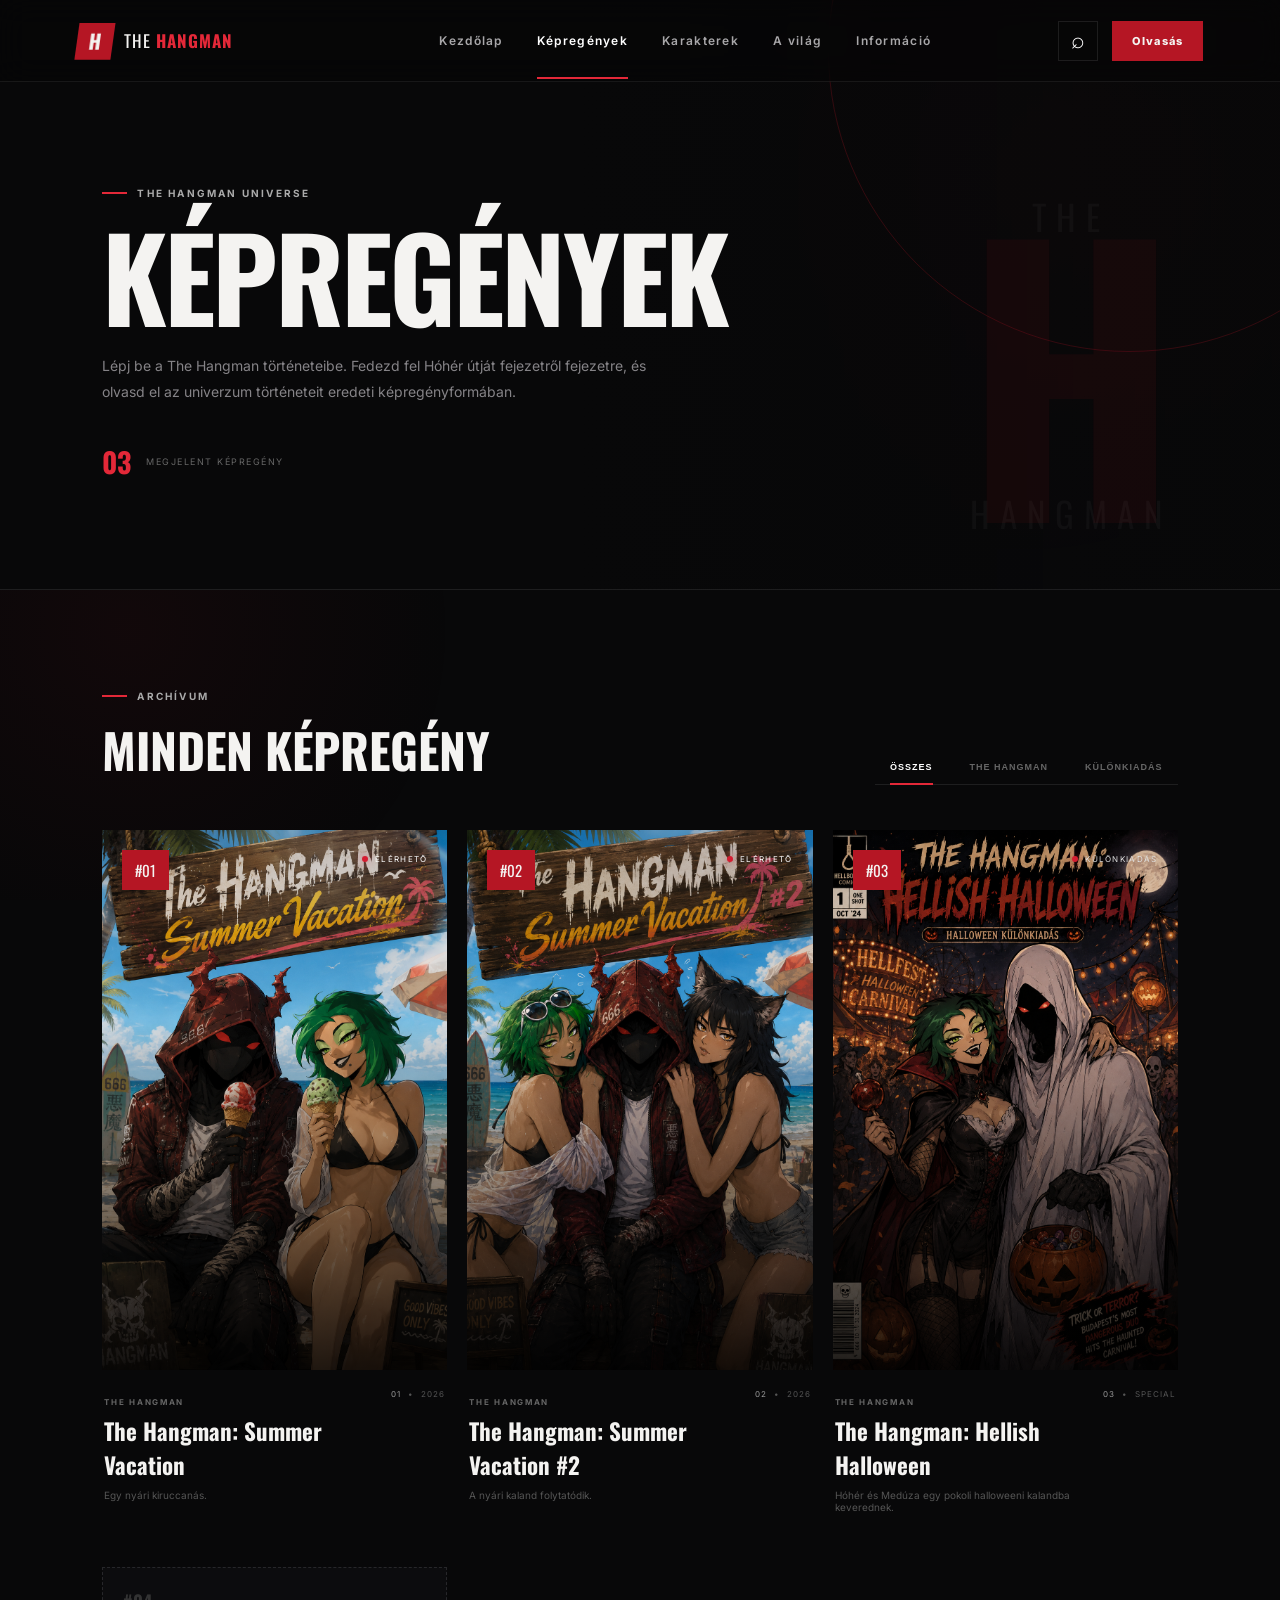
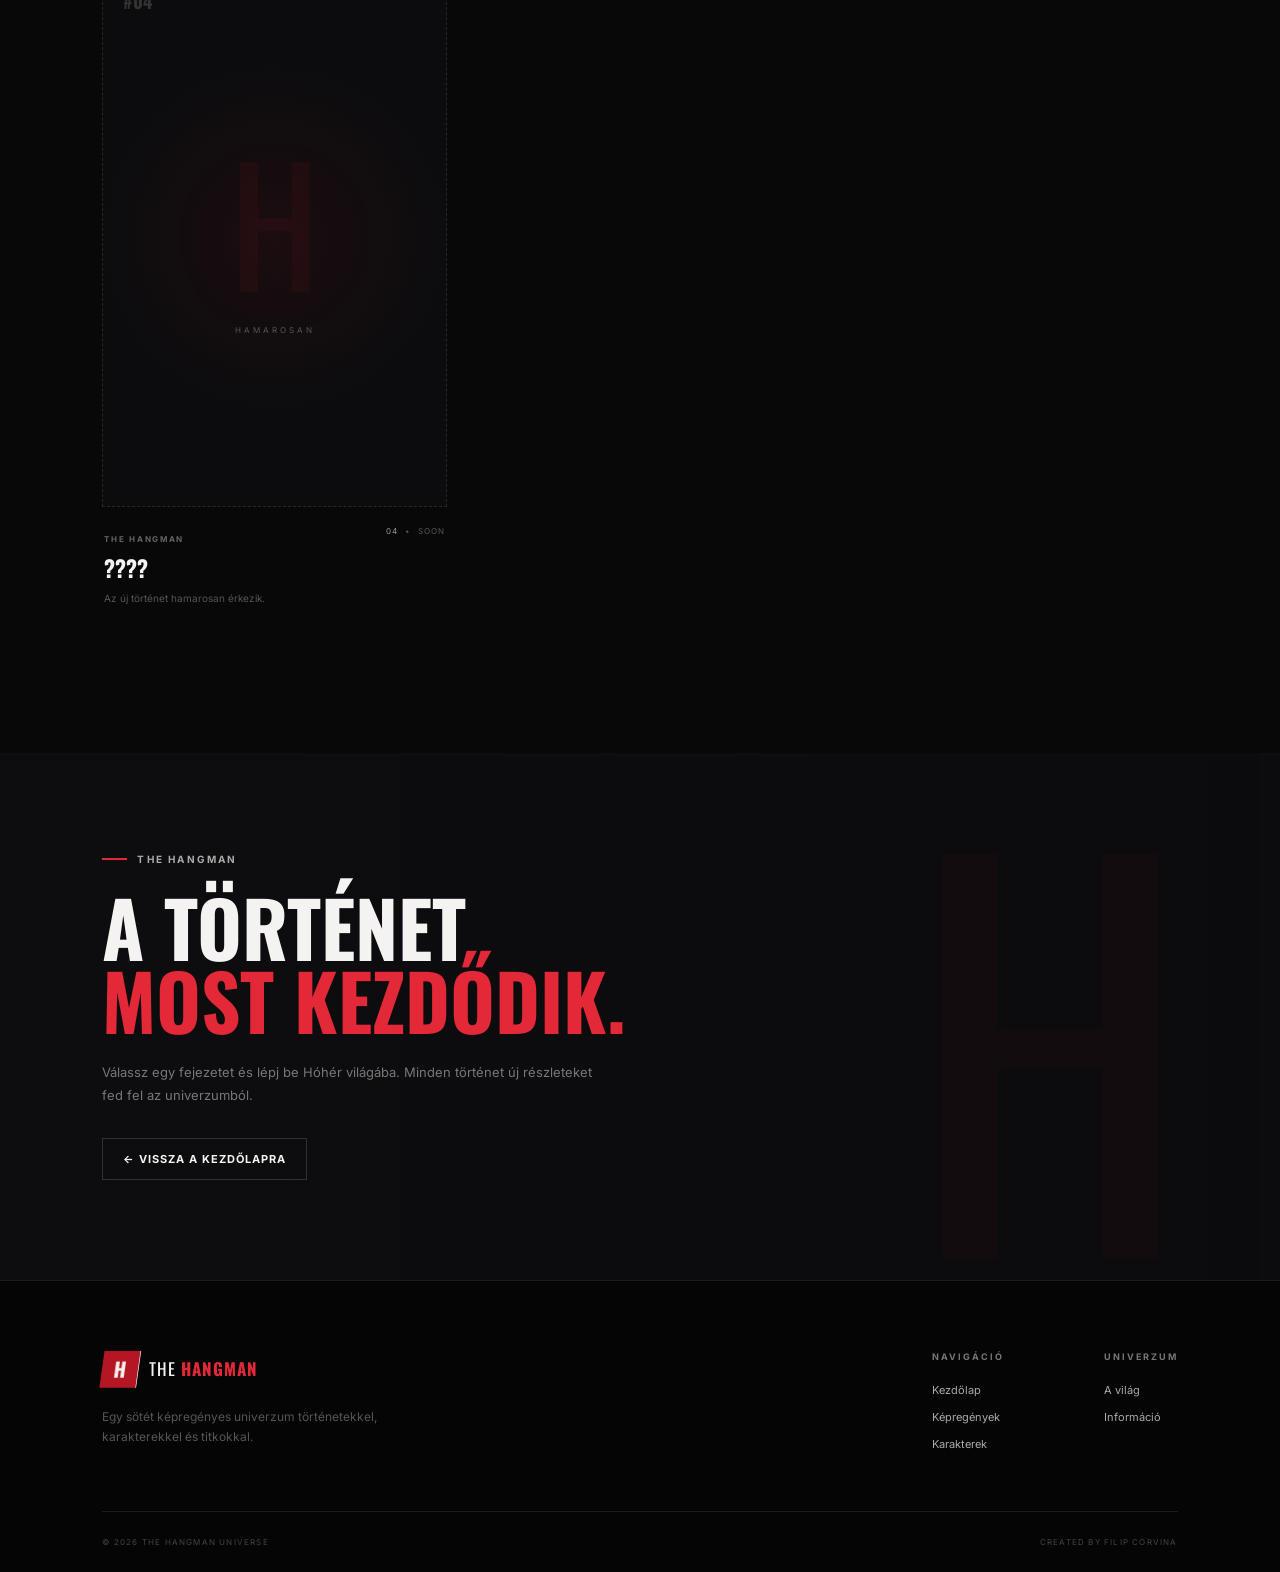
==== kepregenyek.html @ f6c40717 "the hangman" ====
<!DOCTYPE html>
<html lang="hu">
<head>
<meta charset="UTF-8">
<meta name="viewport" content="width=device-width, initial-scale=1.0">
<title>Képregények | The Hangman</title>
<link rel="stylesheet" href="styles.css">
<link rel="preconnect" href="https://fonts.googleapis.com">
<link rel="preconnect" href="https://fonts.gstatic.com" crossorigin>
<link href="https://fonts.googleapis.com/css2?family=Inter:wght@400;500;600;700;800&family=Oswald:wght@400;500;600;700&display=swap" rel="stylesheet">
</head>
<body>

<div class="page-background"></div>

<header class="navbar">
    <a href="index.html" class="logo">
        <span class="logo-mark">H</span>
        <span class="logo-text">THE <strong>HANGMAN</strong></span>
    </a>

    <nav class="nav-links">
        <a href="index.html">Kezdőlap</a>
        <a href="kepregenyek.html" class="active">Képregények</a>
        <a href="karakterek.html">Karakterek</a>
        <a href="index.html#vilag">A világ</a>
        <a href="index.html#rolunk">Információ</a>
    </nav>

    <div class="nav-right">
        <button class="search-button" onclick="openSearch()">
            <span>⌕</span>
        </button>
        <a href="kepregenyek.html" class="nav-button">Olvasás</a>
    </div>
</header>


<main>

<section class="comics-hero">

    <div class="comics-hero-content">

        <div class="section-label">
            <span></span>
            THE HANGMAN UNIVERSE
        </div>

        <h1>
            KÉPREGÉNYEK
        </h1>

        <p>
            Lépj be a The Hangman történeteibe. Fedezd fel Hóhér
            útját fejezetről fejezetre, és olvasd el az univerzum
            történeteit eredeti képregényformában.
        </p>

        <div class="comic-counter">
            <strong>03</strong>
            <span>MEGJELENT KÉPREGÉNY</span>
        </div>

    </div>

    <div class="comics-hero-decoration">
        <span>THE</span>
        <strong>H</strong>
        <span>HANGMAN</span>
    </div>

</section>


<section class="comics-section">

    <div class="comics-toolbar">

        <div>
            <div class="section-label">
                <span></span>
                ARCHÍVUM
            </div>

            <h2>MINDEN KÉPREGÉNY</h2>
        </div>

        <div class="comic-filter">

            <button class="filter active" data-filter="all">
                ÖSSZES
            </button>

            <button class="filter" data-filter="hangman">
                THE HANGMAN
            </button>

            <button class="filter" data-filter="special">
                KÜLÖNKIADÁS
            </button>

        </div>

    </div>


    <div class="comic-catalog">


        <a href="kepregeny.html?id=1"
           class="catalog-card"
           data-category="hangman">

            <div class="catalog-cover">

                <img src="kepek/summervacation.webp"
                     alt="The Hangman #01">

                <div class="cover-overlay"></div>

                <div class="issue-number">
                    #01
                </div>

                <div class="cover-status">
                    <span></span>
                    ELÉRHETŐ
                </div>

                <div class="read-overlay">
                    <div class="read-circle">
                        →
                    </div>
                    <span>OLVASÁS</span>
                </div>

            </div>

            <div class="catalog-info">

                <div>
                    <span class="catalog-series">
                        THE HANGMAN
                    </span>

                    <h3>
                        The Hangman: Summer Vacation
                    </h3>

                    <p>
                        Egy nyári kiruccanás.
                    </p>
                </div>

                <div class="catalog-meta">
                    <span>01</span>
                    <span>•</span>
                    <span>2026</span>
                </div>

            </div>

        </a>


        <a href="kepregeny.html?id=2"
           class="catalog-card"
           data-category="hangman">

            <div class="catalog-cover">

                <img src="kepek/summervacation2.webp"
                     alt="The Hangman #02">

                <div class="cover-overlay"></div>

                <div class="issue-number">
                    #02
                </div>

                <div class="cover-status">
                    <span></span>
                    ELÉRHETŐ
                </div>

                <div class="read-overlay">
                    <div class="read-circle">
                        →
                    </div>
                    <span>OLVASÁS</span>
                </div>

            </div>

            <div class="catalog-info">

                <div>
                    <span class="catalog-series">
                        THE HANGMAN
                    </span>

                    <h3>
                        The Hangman: Summer Vacation #2
                    </h3>

                    <p>
                        A nyári kaland folytatódik.
                    </p>
                </div>

                <div class="catalog-meta">
                    <span>02</span>
                    <span>•</span>
                    <span>2026</span>
                </div>

            </div>

        </a>


        <a href="kepregeny.html?id=3"
           class="catalog-card"
           data-category="special">

            <div class="catalog-cover">

                <img src="kepek/hellishcover.webp"
                     alt="The Hangman különkiadás">

                <div class="cover-overlay"></div>

                <div class="issue-number">
                    #03
                </div>

                <div class="cover-status special-status">
                    <span></span>
                    KÜLÖNKIADÁS
                </div>

                <div class="read-overlay">
                    <div class="read-circle">
                        →
                    </div>
                    <span>OLVASÁS</span>
                </div>

            </div>

            <div class="catalog-info">

                <div>
                    <span class="catalog-series">
                        THE HANGMAN
                    </span>

                    <h3>
                        The Hangman: Hellish Halloween
                    </h3>

                    <p>
                        Hóhér és Medúza egy pokoli halloweeni kalandba keverednek.
                    </p>
                </div>

                <div class="catalog-meta">
                    <span>03</span>
                    <span>•</span>
                    <span>SPECIAL</span>
                </div>

            </div>

        </a>


        <div class="catalog-card coming-soon">

            <div class="coming-cover">

                <div class="coming-symbol">
                    H
                </div>

                <span>HAMAROSAN</span>

                <strong>#04</strong>

            </div>

            <div class="catalog-info">

                <div>
                    <span class="catalog-series">
                        THE HANGMAN
                    </span>

                    <h3>
                        ????
                    </h3>

                    <p>
                        Az új történet hamarosan érkezik.
                    </p>
                </div>

                <div class="catalog-meta">
                    <span>04</span>
                    <span>•</span>
                    <span>SOON</span>
                </div>

            </div>

        </div>


    </div>

</section>


<section class="comic-bottom">

    <div class="comic-bottom-content">

        <div class="section-label">
            <span></span>
            THE HANGMAN
        </div>

        <h2>
            A TÖRTÉNET<br>
            <span>MOST KEZDŐDIK.</span>
        </h2>

        <p>
            Válassz egy fejezetet és lépj be Hóhér világába.
            Minden történet új részleteket fed fel az univerzumból.
        </p>

        <a href="index.html" class="secondary-button">
            ← VISSZA A KEZDŐLAPRA
        </a>

    </div>

</section>

</main>


<footer class="footer">

    <div class="footer-top">

        <div class="footer-brand">

            <div class="logo">
                <span class="logo-mark">H</span>
                <span class="logo-text">
                    THE <strong>HANGMAN</strong>
                </span>
            </div>

            <p>
                Egy sötét képregényes univerzum történetekkel,
                karakterekkel és titkokkal.
            </p>

        </div>

        <div class="footer-links">

            <div>
                <h4>NAVIGÁCIÓ</h4>
                <a href="index.html">Kezdőlap</a>
                <a href="kepregenyek.html">Képregények</a>
                <a href="karakterek.html">Karakterek</a>
            </div>

            <div>
                <h4>UNIVERZUM</h4>
                <a href="index.html#vilag">A világ</a>
                <a href="index.html#rolunk">Információ</a>
            </div>

        </div>

    </div>

    <div class="footer-bottom">
        <span>© 2026 THE HANGMAN UNIVERSE</span>
        <span>CREATED BY FILIP CORVINA</span>
    </div>

</footer>


<div class="search-overlay" id="searchOverlay">

    <button class="close-search" onclick="closeSearch()">
        ×
    </button>

    <div class="search-box">

        <span>⌕</span>

        <input
            type="text"
            id="searchInput"
            placeholder="Mit keresel?"
            onkeyup="searchSite()">

    </div>

    <div class="search-results" id="searchResults">
        <p>Kezdj el gépelni a kereséshez...</p>
    </div>

</div>


<script src="script.js"></script>


<script>

const filters = document.querySelectorAll(".filter");
const cards = document.querySelectorAll(".catalog-card[data-category]");

filters.forEach(filter => {

    filter.addEventListener("click", () => {

        filters.forEach(item => {
            item.classList.remove("active");
        });

        filter.classList.add("active");

        const category = filter.dataset.filter;

        cards.forEach(card => {

            if (category === "all" ||
                card.dataset.category === category) {

                card.style.display = "block";

                setTimeout(() => {
                    card.style.opacity = "1";
                    card.style.transform = "translateY(0)";
                }, 50);

            } else {

                card.style.opacity = "0";
                card.style.transform = "translateY(15px)";

                setTimeout(() => {
                    card.style.display = "none";
                }, 250);

            }

        });

    });

});

</script>

</body>
</html>
---- styles.css ----
* {
    margin: 0;
    padding: 0;
    box-sizing: border-box;
}

:root {
    --black: #080809;
    --dark: #101011;
    --dark2: #151517;
    --red: #b51624;
    --red-light: #e32838;
    --white: #f4f3f1;
    --gray: #969598;
    --border: rgba(255,255,255,0.09);
}

html {
    scroll-behavior: smooth;
}

body {
    background: var(--black);
    color: var(--white);
    font-family: "Inter", sans-serif;
    overflow-x: hidden;
}

a {
    color: inherit;
    text-decoration: none;
}

.page-background {
    position: fixed;
    inset: 0;
    background:
        radial-gradient(circle at 80% 20%, rgba(181,22,36,0.12), transparent 30%),
        radial-gradient(circle at 10% 70%, rgba(181,22,36,0.06), transparent 25%);
    pointer-events: none;
    z-index: -1;
}

.navbar {
    height: 82px;
    padding: 0 6%;
    display: flex;
    align-items: center;
    justify-content: space-between;
    position: absolute;
    top: 0;
    left: 0;
    right: 0;
    z-index: 20;
    border-bottom: 1px solid rgba(255,255,255,0.07);
    background: rgba(5,5,6,0.45);
    backdrop-filter: blur(15px);
}

.logo {
    display: flex;
    align-items: center;
    gap: 11px;
    font-family: "Oswald", sans-serif;
    letter-spacing: 1px;
}

.logo-mark {
    width: 36px;
    height: 36px;
    background: var(--red);
    display: flex;
    justify-content: center;
    align-items: center;
    font-size: 20px;
    font-weight: 700;
    transform: skew(-8deg);
}

.logo-text {
    font-size: 17px;
}

.logo-text strong {
    color: var(--red-light);
}

.nav-links {
    display: flex;
    gap: 34px;
    margin-left: 80px;
}

.nav-links a {
    color: #a8a7a9;
    font-size: 12px;
    font-weight: 600;
    letter-spacing: 1.3px;
    transition: 0.3s;
    position: relative;
}

.nav-links a:hover,
.nav-links a.active {
    color: white;
}

.nav-links a.active::after {
    content: "";
    position: absolute;
    left: 0;
    bottom: -31px;
    width: 100%;
    height: 2px;
    background: var(--red-light);
}

.nav-right {
    display: flex;
    align-items: center;
    gap: 14px;
}

.search-button {
    background: transparent;
    border: 1px solid var(--border);
    color: white;
    width: 40px;
    height: 40px;
    cursor: pointer;
    font-size: 23px;
}

.nav-button,
.primary-button {
    background: var(--red);
    padding: 13px 20px;
    font-size: 11px;
    font-weight: 800;
    letter-spacing: 1.2px;
    transition: 0.3s;
}

.nav-button:hover,
.primary-button:hover {
    background: var(--red-light);
    transform: translateY(-2px);
}

.hero {
    min-height: 850px;
    height: 100vh;
    max-height: 1000px;
    position: relative;
    display: flex;
    align-items: center;
    overflow: hidden;
    background:
        linear-gradient(90deg, #070708 0%, rgba(7,7,8,0.96) 30%, rgba(7,7,8,0.3) 75%, rgba(7,7,8,0.8) 100%),
        url("images/hangman-hero-bg.jpg") center/cover;
}

.hero-overlay {
    position: absolute;
    inset: 0;
    background: linear-gradient(0deg, var(--black) 0%, transparent 25%);
}

.hero-content {
    position: relative;
    z-index: 5;
    margin-left: 8%;
    width: 540px;
    padding-top: 70px;
}

.hero-tag,
.section-label {
    display: flex;
    align-items: center;
    gap: 10px;
    color: #aaa;
    font-size: 10px;
    font-weight: 700;
    letter-spacing: 2.2px;
}

.hero-tag span,
.section-label span {
    width: 25px;
    height: 2px;
    background: var(--red-light);
}

.hero h1 {
    font-family: "Oswald", sans-serif;
    font-size: clamp(80px, 10vw, 150px);
    line-height: 0.82;
    letter-spacing: -4px;
    margin: 28px 0;
}

.hero h1 span {
    color: var(--red-light);
}

.hero-description {
    color: #aaa9ab;
    max-width: 480px;
    line-height: 1.8;
    font-size: 14px;
}

.hero-buttons {
    display: flex;
    gap: 12px;
    margin-top: 32px;
}

.primary-button {
    display: inline-flex;
    gap: 12px;
    align-items: center;
}

.secondary-button {
    display: inline-flex;
    align-items: center;
    gap: 25px;
    border: 1px solid rgba(255,255,255,0.15);
    padding: 13px 20px;
    font-size: 11px;
    font-weight: 700;
    letter-spacing: 1px;
    transition: 0.3s;
}

.secondary-button:hover {
    border-color: var(--red);
    background: rgba(181,22,36,0.1);
}

.hero-info {
    display: flex;
    margin-top: 70px;
    gap: 45px;
}

.hero-info div {
    display: flex;
    flex-direction: column;
    gap: 4px;
}

.hero-info strong {
    font-family: "Oswald", sans-serif;
    font-size: 20px;
}

.hero-info span {
    color: #666;
    font-size: 8px;
    letter-spacing: 1.5px;
}

.hero-character {
    position: absolute;
    right: 2%;
    bottom: -4%;
    width: 58%;
    height: 94%;
    display: flex;
    justify-content: center;
    align-items: flex-end;
}

.hero-character img {
    height: 100%;
    max-width: 100%;
    object-fit: contain;
    object-position: bottom;
    position: relative;
    z-index: 2;
    filter: drop-shadow(0 0 50px rgba(0,0,0,0.8));
}

.character-glow {
    position: absolute;
    width: 500px;
    height: 500px;
    border-radius: 50%;
    background: rgba(181,22,36,0.18);
    filter: blur(100px);
}

.hero-scroll {
    position: absolute;
    bottom: 35px;
    left: 8%;
    display: flex;
    align-items: center;
    gap: 12px;
    color: #555;
    font-size: 8px;
    letter-spacing: 2px;
}

.hero-scroll span {
    width: 35px;
    height: 1px;
    background: #555;
}

.intro-section,
.featured-section,
.hangman-section,
.world-section {
    padding: 130px 8%;
}

.intro-grid {
    display: grid;
    grid-template-columns: 1fr 1fr;
    gap: 100px;
    margin-top: 45px;
}

.intro-title h2,
.hangman-content h2,
.world-header h2 {
    font-family: "Oswald", sans-serif;
    font-size: clamp(50px, 6vw, 85px);
    line-height: 0.95;
}

.intro-title span,
.hangman-content h2 span,
.world-header h2 span {
    color: var(--red-light);
}

.intro-text {
    max-width: 500px;
    padding-top: 5px;
}

.intro-text p {
    color: #8e8d90;
    line-height: 1.8;
    font-size: 14px;
    margin-bottom: 18px;
}

.text-link,
.view-all {
    display: inline-flex;
    gap: 20px;
    align-items: center;
    color: white;
    font-size: 10px;
    font-weight: 800;
    letter-spacing: 1.5px;
    margin-top: 20px;
}

.text-link span,
.view-all span {
    color: var(--red-light);
    font-size: 18px;
}

.section-heading {
    display: flex;
    justify-content: space-between;
    align-items: end;
    margin-bottom: 45px;
}

.section-heading h2 {
    font-family: "Oswald", sans-serif;
    font-size: 55px;
    margin-top: 10px;
}

.comic-grid {
    display: grid;
    grid-template-columns: 1.4fr 1fr 1fr;
    gap: 18px;
}

.comic-card {
    background: var(--dark2);
    transition: 0.4s;
}

.comic-card:hover {
    transform: translateY(-7px);
}

.comic-image {
    height: 420px;
    position: relative;
    overflow: hidden;
}

.comic-card.large .comic-image {
    height: 500px;
}

.comic-image img {
    width: 100%;
    height: 100%;
    object-fit: cover;
    transition: 0.5s;
}

.comic-card:hover .comic-image img {
    transform: scale(1.05);
}

.comic-number {
    position: absolute;
    top: 18px;
    left: 18px;
    background: var(--red);
    padding: 8px 12px;
    font-family: "Oswald", sans-serif;
    font-size: 14px;
}

.comic-hover {
    position: absolute;
    inset: 0;
    display: flex;
    justify-content: center;
    align-items: center;
    gap: 15px;
    background: rgba(120,0,10,0.6);
    opacity: 0;
    transition: 0.3s;
}

.comic-card:hover .comic-hover {
    opacity: 1;
}

.comic-hover span {
    font-size: 11px;
    font-weight: 800;
    letter-spacing: 2px;
}

.comic-hover strong {
    font-size: 24px;
}

.comic-info {
    padding: 20px;
    display: flex;
    justify-content: space-between;
    align-items: center;
}

.comic-info small {
    color: #666;
    font-size: 8px;
    letter-spacing: 1.5px;
}

.comic-info h3 {
    font-family: "Oswald", sans-serif;
    font-size: 20px;
    margin-top: 4px;
}

.arrow {
    color: var(--red-light);
    font-size: 22px;
}

.hangman-section {
    display: grid;
    grid-template-columns: 1fr 1fr;
    gap: 100px;
    align-items: center;
    background: #0d0d0f;
}

.hangman-image {
    height: 650px;
    position: relative;
    overflow: hidden;
}

.hangman-image img {
    width: 100%;
    height: 100%;
    object-fit: cover;
    filter: grayscale(100%);
    transition: 0.5s;
}

.hangman-image:hover img {
    filter: grayscale(30%);
    transform: scale(1.03);
}

.red-line {
    position: absolute;
    width: 5px;
    height: 130px;
    background: var(--red-light);
    left: 0;
    top: 50px;
    z-index: 2;
}

.hangman-content p {
    color: #8b898c;
    line-height: 1.9;
    max-width: 500px;
    margin: 30px 0;
    font-size: 14px;
}

.character-stats {
    display: flex;
    gap: 45px;
    border-top: 1px solid var(--border);
    border-bottom: 1px solid var(--border);
    padding: 25px 0;
    margin-bottom: 35px;
}

.stat {
    display: flex;
    flex-direction: column;
    gap: 5px;
}

.stat strong {
    font-family: "Oswald", sans-serif;
    font-size: 27px;
}

.stat span {
    color: #666;
    font-size: 8px;
    letter-spacing: 1.3px;
}

.world-section {
    background: #09090a;
}

.world-header {
    display: grid;
    grid-template-columns: 1fr 1fr;
    align-items: end;
    gap: 80px;
}

.world-header p {
    color: #777;
    font-size: 14px;
    line-height: 1.8;
    max-width: 480px;
}

.world-cards {
    display: grid;
    grid-template-columns: repeat(3, 1fr);
    gap: 18px;
    margin-top: 65px;
}

.world-card {
    min-height: 310px;
    background: #111113;
    border: 1px solid var(--border);
    padding: 30px;
    position: relative;
    overflow: hidden;
    transition: 0.4s;
}

.world-card:hover {
    border-color: rgba(227,40,56,0.5);
    transform: translateY(-6px);
}

.world-card-number {
    position: absolute;
    right: 25px;
    top: 22px;
    color: #333;
    font-family: "Oswald", sans-serif;
    font-size: 20px;
}

.world-card-icon {
    color: var(--red-light);
    font-size: 35px;
    margin-bottom: 60px;
}

.world-card h3 {
    font-family: "Oswald", sans-serif;
    font-size: 28px;
}

.world-card p {
    color: #666;
    font-size: 12px;
    line-height: 1.6;
    margin: 10px 0 25px;
}

.world-card > span {
    color: #aaa;
    font-size: 9px;
    font-weight: 800;
    letter-spacing: 1.5px;
}

.quote-section {
    min-height: 500px;
    padding: 120px 8%;
    display: flex;
    flex-direction: column;
    justify-content: center;
    align-items: center;
    text-align: center;
    background:
        linear-gradient(rgba(8,8,9,0.82), rgba(8,8,9,0.95)),
        url("images/hangman-quote-bg.jpg") center/cover;
}

.quote-mark {
    font-family: Georgia, serif;
    color: var(--red);
    font-size: 90px;
    height: 70px;
}

.quote-section blockquote {
    font-family: "Oswald", sans-serif;
    font-size: clamp(35px, 5vw, 65px);
    line-height: 1;
    margin: 20px 0;
}

.quote-line {
    width: 50px;
    height: 2px;
    background: var(--red-light);
    margin: 20px 0;
}

.quote-section > span {
    color: #666;
    font-size: 9px;
    letter-spacing: 2px;
}

.footer {
    background: #050506;
    padding: 70px 8% 25px;
    border-top: 1px solid var(--border);
}

.footer-top {
    display: flex;
    justify-content: space-between;
    padding-bottom: 60px;
}

.footer-brand {
    max-width: 320px;
}

.footer-brand p {
    color: #555;
    font-size: 12px;
    line-height: 1.7;
    margin-top: 20px;
}

.footer-links {
    display: flex;
    gap: 100px;
}

.footer-links div {
    display: flex;
    flex-direction: column;
    gap: 13px;
}

.footer-links h4 {
    color: #777;
    font-size: 9px;
    letter-spacing: 2px;
    margin-bottom: 8px;
}

.footer-links a {
    color: #aaa;
    font-size: 11px;
    transition: 0.3s;
}

.footer-links a:hover {
    color: var(--red-light);
}

.footer-bottom {
    padding-top: 25px;
    border-top: 1px solid var(--border);
    display: flex;
    justify-content: space-between;
    color: #444;
    font-size: 8px;
    letter-spacing: 1.2px;
}

.search-overlay {
    position: fixed;
    inset: 0;
    background: rgba(5,5,6,0.97);
    z-index: 100;
    display: none;
    padding: 150px 12%;
}

.search-overlay.active {
    display: block;
}

.close-search {
    position: absolute;
    right: 5%;
    top: 5%;
    background: none;
    border: 0;
    color: white;
    font-size: 40px;
    cursor: pointer;
}

.search-box {
    border-bottom: 2px solid #333;
    display: flex;
    align-items: center;
    gap: 20px;
    padding: 20px 0;
}

.search-box span {
    color: var(--red-light);
    font-size: 30px;
}

.search-box input {
    flex: 1;
    background: none;
    border: 0;
    outline: none;
    color: white;
    font-size: 35px;
    font-family: "Oswald", sans-serif;
}

.search-results {
    margin-top: 30px;
    color: #777;
}

@media (max-width: 1000px) {
    .nav-links {
        display: none;
    }

    .hero-character {
        opacity: 0.45;
        width: 80%;
    }

    .hero-content {
        margin-left: 7%;
    }

    .intro-grid,
    .hangman-section,
    .world-header {
        grid-template-columns: 1fr;
        gap: 45px;
    }

    .comic-grid {
        grid-template-columns: 1fr 1fr;
    }

    .comic-card.large {
        grid-column: span 2;
    }

    .world-cards {
        grid-template-columns: 1fr;
    }
}

@media (max-width: 650px) {
    .navbar {
        padding: 0 5%;
    }

    .nav-button {
        display: none;
    }

    .hero {
        min-height: 750px;
    }

    .hero-content {
        margin: 0 6%;
        width: auto;
    }

    .hero h1 {
        font-size: 80px;
    }

    .hero-character {
        width: 100%;
        right: -25%;
        opacity: 0.3;
    }

    .hero-info {
        gap: 20px;
    }

    .intro-section,
    .featured-section,
    .hangman-section,
    .world-section {
        padding: 80px 6%;
    }

    .comic-grid {
        grid-template-columns: 1fr;
    }

    .comic-card.large {
        grid-column: span 1;
    }

    .comic-image,
    .comic-card.large .comic-image {
        height: 430px;
    }

    .section-heading {
        align-items: start;
        flex-direction: column;
        gap: 20px;
    }

    .hangman-image {
        height: 450px;
    }

    .footer-top,
    .footer-bottom {
        flex-direction: column;
        gap: 40px;
    }

    .footer-links {
        gap: 50px;
    }

    .quote-section {
        padding: 90px 6%;
    }
}


.comics-hero {
    min-height: 590px;
    padding: 170px 8% 90px;
    position: relative;
    overflow: hidden;
    display: flex;
    align-items: center;
    background:
        linear-gradient(90deg, #080809 0%, #080809 45%, rgba(8,8,9,0.82) 100%),
        url("images/hangman-hero-bg.jpg") center/cover;
    border-bottom: 1px solid var(--border);
}

.comics-hero::after {
    content: "";
    position: absolute;
    right: -150px;
    top: -250px;
    width: 600px;
    height: 600px;
    border: 1px solid rgba(181,22,36,0.25);
    border-radius: 50%;
}

.comics-hero-content {
    max-width: 700px;
    position: relative;
    z-index: 2;
}

.comics-hero h1 {
    font-family: "Oswald", sans-serif;
    font-size: clamp(65px, 9vw, 125px);
    line-height: 0.9;
    letter-spacing: -3px;
    margin: 25px 0;
}

.comics-hero p {
    max-width: 590px;
    color: #858387;
    font-size: 14px;
    line-height: 1.9;
}

.comic-counter {
    display: flex;
    align-items: center;
    gap: 15px;
    margin-top: 35px;
}

.comic-counter strong {
    font-family: "Oswald", sans-serif;
    font-size: 28px;
    color: var(--red-light);
}

.comic-counter span {
    color: #666;
    font-size: 9px;
    letter-spacing: 1.5px;
}

.comics-hero-decoration {
    position: absolute;
    right: 8%;
    bottom: 50px;
    display: flex;
    flex-direction: column;
    align-items: center;
    font-family: "Oswald", sans-serif;
    color: rgba(255,255,255,0.035);
    z-index: 1;
}

.comics-hero-decoration span {
    font-size: 35px;
    letter-spacing: 10px;
}

.comics-hero-decoration strong {
    font-size: 350px;
    line-height: 0.7;
    color: rgba(181,22,36,0.07);
}

.comics-section {
    padding: 100px 8% 130px;
}

.comics-toolbar {
    display: flex;
    align-items: end;
    justify-content: space-between;
    margin-bottom: 45px;
}

.comics-toolbar h2 {
    font-family: "Oswald", sans-serif;
    font-size: 48px;
    margin-top: 12px;
}

.comic-filter {
    display: flex;
    gap: 7px;
    border-bottom: 1px solid var(--border);
}

.filter {
    background: transparent;
    border: 0;
    color: #666;
    padding: 12px 15px;
    cursor: pointer;
    font-size: 9px;
    font-weight: 800;
    letter-spacing: 1px;
    position: relative;
    transition: 0.3s;
}

.filter:hover {
    color: white;
}

.filter.active {
    color: white;
}

.filter.active::after {
    content: "";
    position: absolute;
    left: 15px;
    right: 15px;
    bottom: -1px;
    height: 2px;
    background: var(--red-light);
}

.comic-catalog {
    display: grid;
    grid-template-columns: repeat(3, 1fr);
    gap: 35px 20px;
}

.catalog-card {
    display: block;
    min-width: 0;
    transition:
        opacity 0.25s,
        transform 0.25s;
}

.catalog-cover {
    height: 540px;
    position: relative;
    overflow: hidden;
    background: #111113;
}

.catalog-cover img {
    width: 100%;
    height: 100%;
    object-fit: cover;
    transition: 0.6s;
}

.catalog-card:hover .catalog-cover img {
    transform: scale(1.045);
}

.cover-overlay {
    position: absolute;
    inset: 0;
    background:
        linear-gradient(
            180deg,
            rgba(0,0,0,0.2),
            transparent 35%,
            rgba(0,0,0,0.85)
        );
}

.issue-number {
    position: absolute;
    top: 20px;
    left: 20px;
    background: var(--red);
    padding: 9px 13px;
    font-family: "Oswald", sans-serif;
    font-size: 15px;
    z-index: 2;
}

.cover-status {
    position: absolute;
    top: 24px;
    right: 20px;
    display: flex;
    align-items: center;
    gap: 7px;
    font-size: 8px;
    letter-spacing: 1.3px;
    color: white;
    z-index: 2;
}

.cover-status span {
    width: 6px;
    height: 6px;
    background: #d51d31;
    border-radius: 50%;
    box-shadow: 0 0 10px rgba(213,29,49,0.8);
}

.special-status {
    color: #ddd;
}

.read-overlay {
    position: absolute;
    inset: 0;
    display: flex;
    justify-content: center;
    align-items: center;
    flex-direction: column;
    gap: 15px;
    background: rgba(100,0,10,0.62);
    opacity: 0;
    transition: 0.35s;
}

.catalog-card:hover .read-overlay {
    opacity: 1;
}

.read-circle {
    width: 70px;
    height: 70px;
    border: 1px solid rgba(255,255,255,0.7);
    border-radius: 50%;
    display: flex;
    align-items: center;
    justify-content: center;
    font-size: 28px;
    transition: 0.3s;
}

.catalog-card:hover .read-circle {
    background: white;
    color: var(--red);
}

.read-overlay span {
    font-size: 9px;
    letter-spacing: 2px;
    font-weight: 800;
}

.catalog-info {
    display: flex;
    justify-content: space-between;
    align-items: start;
    padding: 19px 2px;
    gap: 15px;
}

.catalog-series {
    color: #666;
    font-size: 8px;
    font-weight: 700;
    letter-spacing: 1.7px;
}

.catalog-info h3 {
    font-family: "Oswald", sans-serif;
    font-size: 23px;
    margin-top: 5px;
    transition: 0.3s;
}

.catalog-card:hover .catalog-info h3 {
    color: var(--red-light);
}

.catalog-info p {
    color: #555;
    font-size: 10px;
    margin-top: 7px;
}

.catalog-meta {
    display: flex;
    gap: 7px;
    align-items: center;
    color: #555;
    white-space: nowrap;
    font-size: 8px;
    letter-spacing: 1px;
}

.catalog-meta span:first-child {
    color: #999;
}

.coming-soon {
    cursor: default;
}

.coming-cover {
    height: 540px;
    border: 1px dashed #27272a;
    background:
        radial-gradient(
            circle at center,
            rgba(181,22,36,0.09),
            transparent 55%
        ),
        #0c0c0e;
    display: flex;
    align-items: center;
    justify-content: center;
    flex-direction: column;
    position: relative;
}

.coming-symbol {
    font-family: "Oswald", sans-serif;
    font-size: 160px;
    color: rgba(181,22,36,0.08);
    line-height: 1;
}

.coming-cover span {
    color: #555;
    font-size: 8px;
    letter-spacing: 3px;
    margin-top: 25px;
}

.coming-cover strong {
    position: absolute;
    top: 20px;
    left: 20px;
    color: #333;
    font-family: "Oswald", sans-serif;
    font-size: 18px;
}

.comic-bottom {
    min-height: 480px;
    padding: 100px 8%;
    display: flex;
    align-items: center;
    position: relative;
    overflow: hidden;
    background:
        linear-gradient(
            90deg,
            #0d0d0f,
            rgba(13,13,15,0.88)
        ),
        url("images/hangman-quote-bg.jpg") center/cover;
}

.comic-bottom::after {
    content: "H";
    position: absolute;
    right: 7%;
    top: 30px;
    font-family: "Oswald", sans-serif;
    font-size: 500px;
    line-height: 1;
    color: rgba(181,22,36,0.035);
}

.comic-bottom-content {
    position: relative;
    z-index: 2;
    max-width: 650px;
}

.comic-bottom h2 {
    font-family: "Oswald", sans-serif;
    font-size: clamp(50px, 6vw, 80px);
    line-height: 0.95;
    margin: 25px 0;
}

.comic-bottom h2 span {
    color: var(--red-light);
}

.comic-bottom p {
    color: #777;
    max-width: 500px;
    font-size: 13px;
    line-height: 1.8;
    margin-bottom: 30px;
}


@media (max-width: 900px) {

    .comic-catalog {
        grid-template-columns: repeat(2, 1fr);
    }

    .comics-toolbar {
        align-items: start;
        flex-direction: column;
        gap: 25px;
    }

    .comics-hero-decoration {
        opacity: 0.5;
        right: -30px;
    }

}


@media (max-width: 600px) {

    .comics-hero {
        min-height: 600px;
        padding: 150px 6% 70px;
    }

    .comics-hero h1 {
        font-size: 70px;
    }

    .comics-hero-decoration {
        display: none;
    }

    .comics-section {
        padding: 75px 6%;
    }

    .comic-catalog {
        grid-template-columns: 1fr;
    }

    .catalog-cover,
    .coming-cover {
        height: 500px;
    }

    .comic-filter {
        width: 100%;
        overflow-x: auto;
    }

    .filter {
        white-space: nowrap;
    }

    .comic-bottom {
        padding: 80px 6%;
    }

}


.reader-body {
    background: #050506;
    min-height: 100vh;
}

.reader-navbar {
    height: 70px;
    border-bottom: 1px solid var(--border);
    display: flex;
    align-items: center;
    justify-content: space-between;
    padding: 0 4%;
    background: rgba(5,5,6,0.94);
    backdrop-filter: blur(15px);
    position: sticky;
    top: 0;
    z-index: 50;
}

.reader-back {
    display: flex;
    align-items: center;
    gap: 12px;
    color: #888;
    font-size: 9px;
    font-weight: 800;
    letter-spacing: 1.5px;
    transition: 0.3s;
}

.reader-back span {
    color: var(--red-light);
    font-size: 18px;
}

.reader-back:hover {
    color: white;
}

.reader-title {
    display: flex;
    align-items: center;
    gap: 7px;
    font-family: "Oswald", sans-serif;
    letter-spacing: 1px;
}

.reader-title span {
    color: #777;
}

.reader-title strong {
    color: var(--red-light);
}

.reader-info-button {
    width: 32px;
    height: 32px;
    border-radius: 50%;
    border: 1px solid #333;
    background: transparent;
    color: #aaa;
    cursor: pointer;
    transition: 0.3s;
}

.reader-info-button:hover {
    background: var(--red);
    border-color: var(--red);
    color: white;
}

.reader {
    max-width: 1500px;
    margin: auto;
    padding: 40px 5% 60px;
}

.reader-top {
    display: flex;
    justify-content: space-between;
    align-items: end;
    margin-bottom: 25px;
}

.reader-series span {
    color: #666;
    font-size: 8px;
    letter-spacing: 2px;
    font-weight: 700;
}

.reader-series h1 {
    font-family: "Oswald", sans-serif;
    font-size: 34px;
    margin-top: 6px;
}

.reader-page-count {
    display: flex;
    align-items: baseline;
    gap: 7px;
    color: #444;
    font-family: "Oswald", sans-serif;
    font-size: 20px;
}

.reader-page-count strong {
    color: var(--red-light);
    font-size: 30px;
}

.reader-area {
    display: flex;
    align-items: center;
    justify-content: center;
    gap: 25px;
}

.comic-viewer {
    width: min(100%, 900px);
    height: min(75vh, 900px);
    min-height: 500px;
    position: relative;
    display: flex;
    justify-content: center;
    align-items: center;
    background: #0c0c0e;
    border: 1px solid #1e1e21;
    overflow: hidden;
    box-shadow:
        0 25px 80px rgba(0,0,0,0.55),
        0 0 70px rgba(181,22,36,0.04);
}

.comic-viewer img {
    max-width: 100%;
    max-height: 100%;
    width: auto;
    height: auto;
    object-fit: contain;
    opacity: 0;
    transition: opacity 0.25s ease;
    user-select: none;
    -webkit-user-drag: none;
}

.comic-viewer img.loaded {
    opacity: 1;
}

.loading {
    position: absolute;
    inset: 0;
    display: flex;
    justify-content: center;
    align-items: center;
    flex-direction: column;
    gap: 15px;
    color: #555;
    font-size: 8px;
    letter-spacing: 2px;
    z-index: 5;
}

.loading-spinner {
    width: 28px;
    height: 28px;
    border: 2px solid #222;
    border-top-color: var(--red-light);
    border-radius: 50%;
    animation: spin 0.8s linear infinite;
}

@keyframes spin {
    to {
        transform: rotate(360deg);
    }
}

.page-click-left,
.page-click-right {
    position: absolute;
    top: 0;
    bottom: 0;
    width: 25%;
    cursor: pointer;
    z-index: 3;
}

.page-click-left {
    left: 0;
}

.page-click-right {
    right: 0;
}

.reader-arrow {
    width: 55px;
    height: 55px;
    flex-shrink: 0;
    background: #111113;
    border: 1px solid #29292c;
    color: #aaa;
    cursor: pointer;
    transition: 0.3s;
    font-size: 22px;
}

.reader-arrow:hover:not(:disabled) {
    background: var(--red);
    border-color: var(--red);
    color: white;
}

.reader-arrow:disabled {
    opacity: 0.2;
    cursor: default;
}

.reader-controls {
    max-width: 900px;
    margin: 25px auto 0;
    position: relative;
}

.progress-track {
    width: 100%;
    height: 2px;
    background: #222;
}

.progress-fill {
    height: 100%;
    width: 0;
    background: var(--red-light);
    transition: width 0.25s ease;
}

.reader-control-buttons {
    display: flex;
    justify-content: center;
    align-items: center;
    gap: 8px;
    margin-top: 20px;
}

.reader-control-buttons button {
    width: 40px;
    height: 35px;
    background: #111113;
    border: 1px solid #242426;
    color: #777;
    cursor: pointer;
    transition: 0.3s;
}

.reader-control-buttons button:hover:not(:disabled) {
    color: white;
    border-color: var(--red);
}

.reader-control-buttons button:disabled {
    opacity: 0.2;
    cursor: default;
}

.page-display {
    min-width: 100px;
    display: flex;
    justify-content: center;
    align-items: baseline;
    gap: 6px;
    font-family: "Oswald", sans-serif;
}

.page-display strong {
    color: var(--red-light);
    font-size: 20px;
}

.page-display span {
    color: #444;
}

.fullscreen-button {
    position: absolute;
    right: 0;
    top: 0;
    height: 35px;
    padding: 0 12px;
    background: transparent;
    border: 1px solid #242426;
    color: #666;
    cursor: pointer;
    display: flex;
    align-items: center;
    gap: 7px;
    font-size: 14px;
}

.fullscreen-button:hover {
    color: white;
    border-color: #555;
}

.fullscreen-button span {
    font-size: 7px;
    letter-spacing: 1px;
}

.reader-info-panel {
    position: fixed;
    right: -430px;
    top: 0;
    bottom: 0;
    width: 430px;
    background: #0d0d0f;
    border-left: 1px solid #29292c;
    z-index: 100;
    transition: right 0.4s ease;
    padding: 120px 45px;
    box-shadow: -30px 0 70px rgba(0,0,0,0.4);
}

.reader-info-panel.active {
    right: 0;
}

.close-info {
    position: absolute;
    right: 30px;
    top: 30px;
    border: 0;
    background: none;
    color: #777;
    font-size: 35px;
    cursor: pointer;
}

.close-info:hover {
    color: white;
}

.info-panel-content h2 {
    font-family: "Oswald", sans-serif;
    font-size: 45px;
    margin: 25px 0;
}

.info-panel-content p {
    color: #777;
    font-size: 13px;
    line-height: 1.8;
}

.info-details {
    margin-top: 40px;
    border-top: 1px solid #222;
}

.info-details div {
    display: flex;
    justify-content: space-between;
    padding: 18px 0;
    border-bottom: 1px solid #222;
}

.info-details span {
    color: #555;
    font-size: 8px;
    letter-spacing: 1.5px;
}

.info-details strong {
    color: #aaa;
    font-size: 10px;
}

.reader-help {
    display: flex;
    justify-content: center;
    align-items: center;
    gap: 8px;
    color: #444;
    padding-bottom: 35px;
}

.reader-help span {
    width: 22px;
    height: 22px;
    border: 1px solid #29292c;
    display: flex;
    align-items: center;
    justify-content: center;
    font-size: 10px;
}

.reader-help p {
    margin-left: 8px;
    font-size: 8px;
    letter-spacing: 1px;
}


@media (max-width: 800px) {

    .reader {
        padding: 25px 3% 50px;
    }

    .reader-area {
        gap: 5px;
    }

    .reader-arrow {
        position: absolute;
        z-index: 10;
        bottom: 15px;
        width: 45px;
        height: 45px;
        background: rgba(10,10,11,0.85);
    }

    .reader-prev {
        left: 15px;
    }

    .reader-next {
        right: 15px;
    }

    .comic-viewer {
        width: 100%;
        height: 72vh;
        min-height: 450px;
    }

    .fullscreen-button {
        display: none;
    }

    .reader-info-panel {
        width: 100%;
        right: -100%;
    }

}

@media (max-width: 500px) {

    .reader-navbar {
        height: 60px;
        padding: 0 5%;
    }

    .reader-title {
        font-size: 12px;
    }

    .reader-back {
        font-size: 8px;
    }

    .reader-top {
        margin-bottom: 15px;
    }

    .reader-series h1 {
        font-size: 25px;
    }

    .reader-page-count {
        font-size: 15px;
    }

    .reader-page-count strong {
        font-size: 22px;
    }

    .comic-viewer {
        height: 70vh;
        min-height: 400px;
    }

    .reader-help {
        display: none;
    }

}
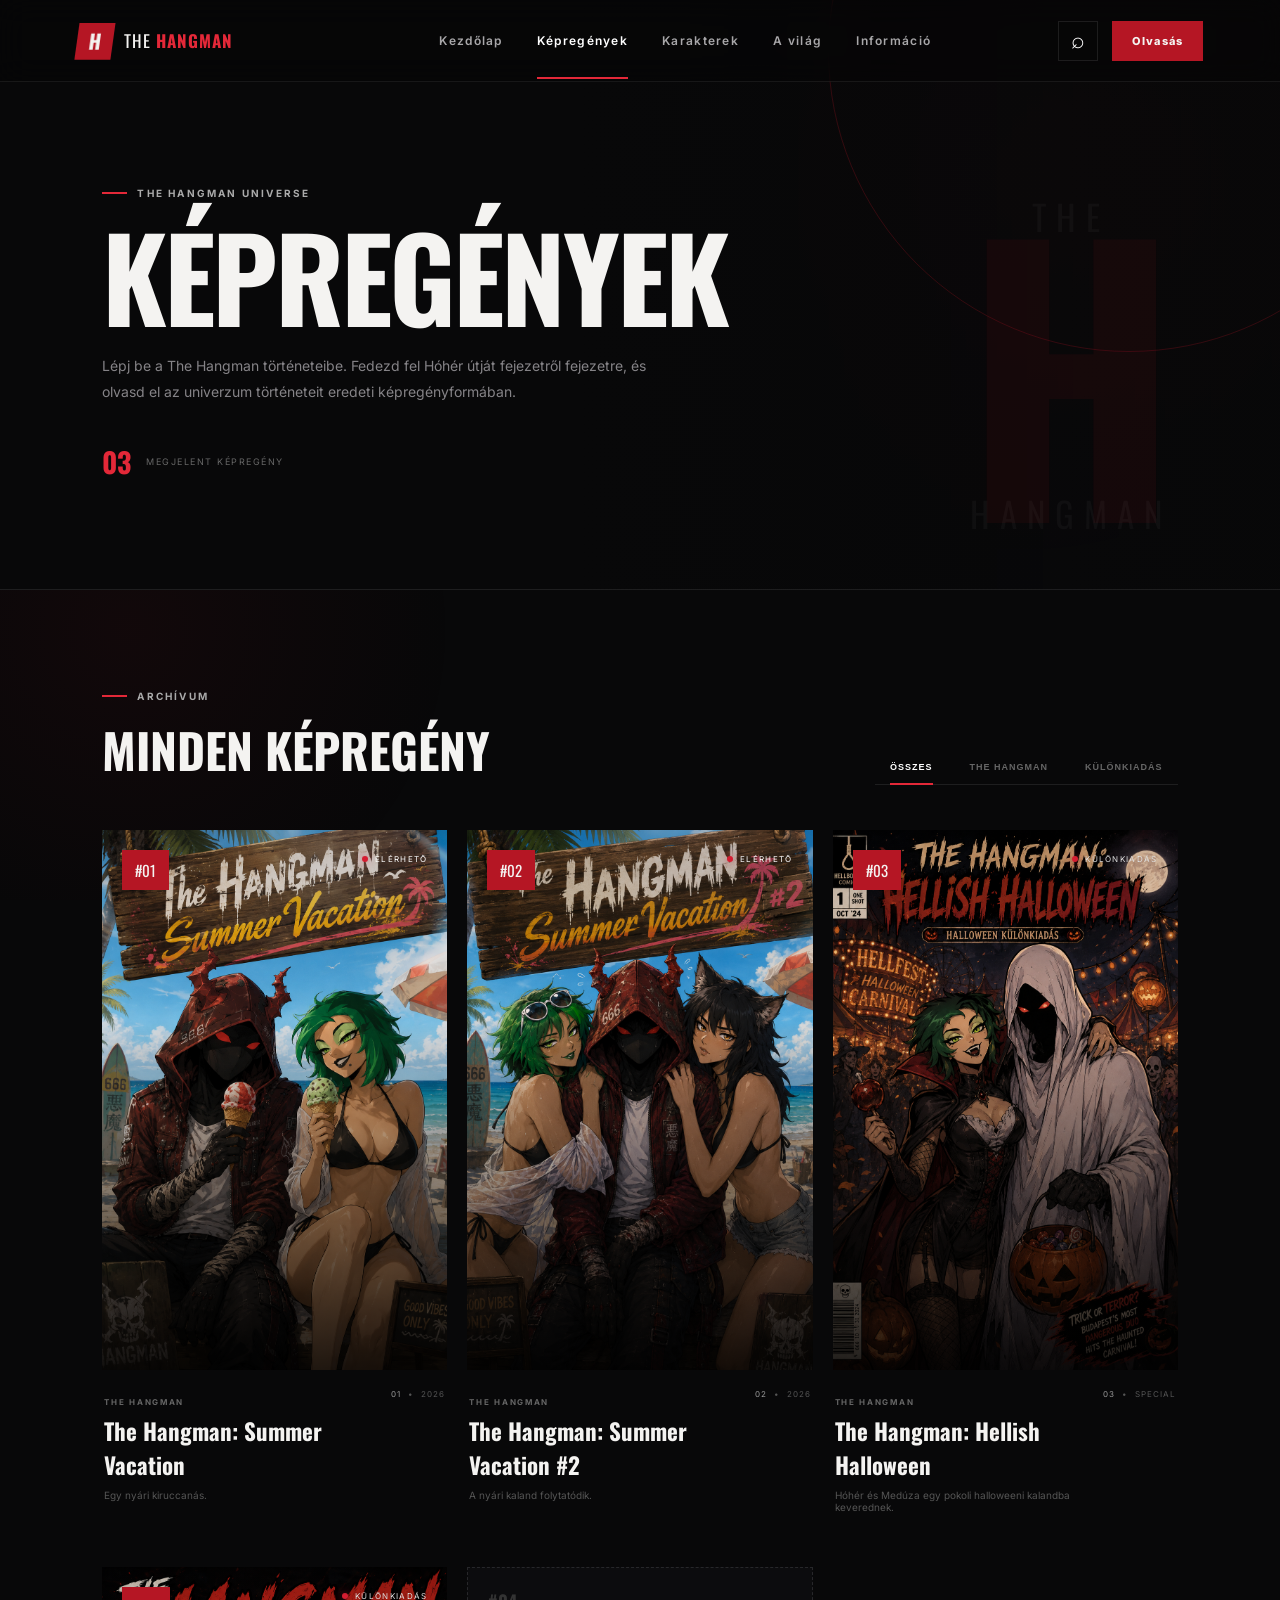
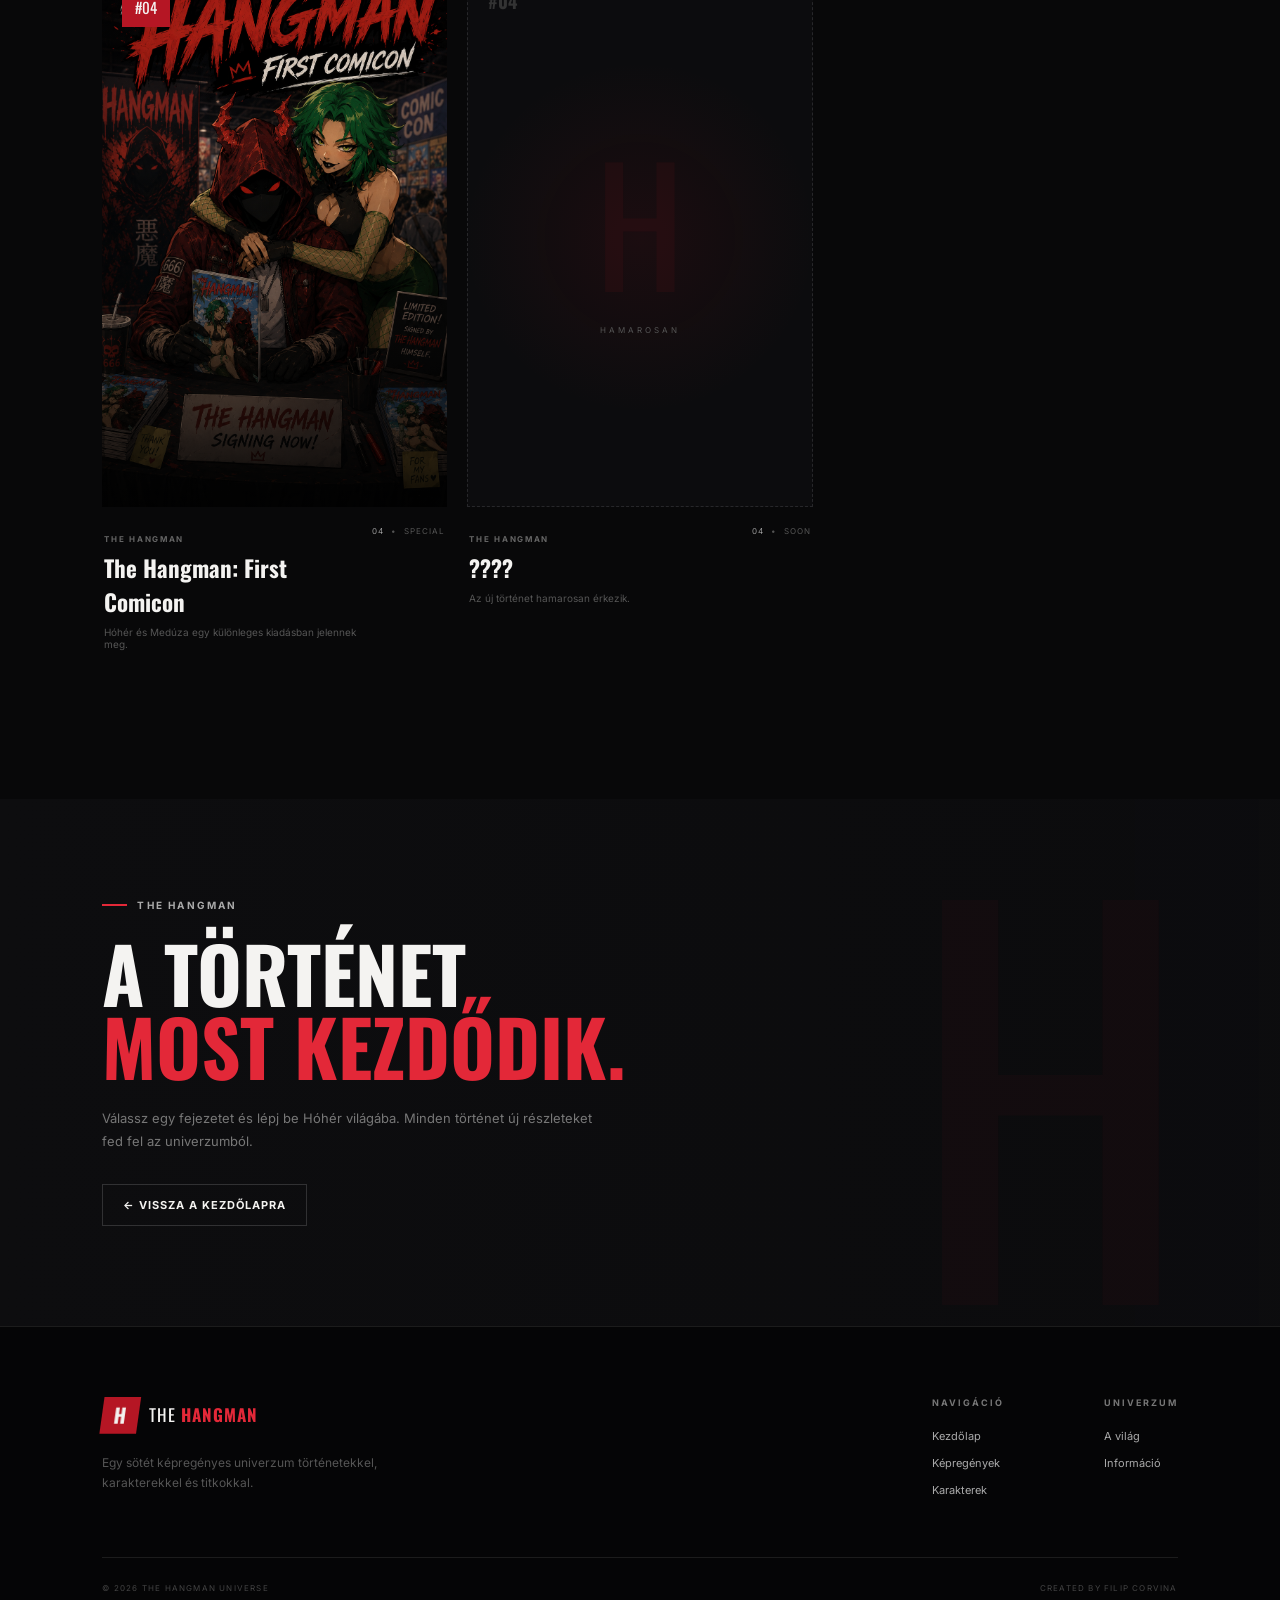
==== commit be5ba3e5: "more comic" ====
--- a/kepregenyek.html
+++ b/kepregenyek.html
@@ -274,6 +274,60 @@
             </div>
 
         </a>
+        <a href="kepregeny.html?id=4"
+           class="catalog-card"
+           data-category="special">
+
+            <div class="catalog-cover">
+
+                <img src="kepek/comicon.webp"
+                     alt="The Hangman különkiadás">
+
+                <div class="cover-overlay"></div>
+
+                <div class="issue-number">
+                    #04
+                </div>
+
+                <div class="cover-status special-status">
+                    <span></span>
+                    KÜLÖNKIADÁS
+                </div>
+
+                <div class="read-overlay">
+                    <div class="read-circle">
+                        →
+                    </div>
+                    <span>OLVASÁS</span>
+                </div>
+
+            </div>
+
+            <div class="catalog-info">
+
+                <div>
+                    <span class="catalog-series">
+                        THE HANGMAN
+                    </span>
+
+                    <h3>
+                        The Hangman: First Comicon
+                    </h3>
+
+                    <p>
+                        Hóhér és Medúza egy különleges kiadásban jelennek meg.
+                    </p>
+                </div>
+
+                <div class="catalog-meta">
+                    <span>04</span>
+                    <span>•</span>
+                    <span>SPECIAL</span>
+                </div>
+
+            </div>
+
+        </a>
 
 
         <div class="catalog-card coming-soon">
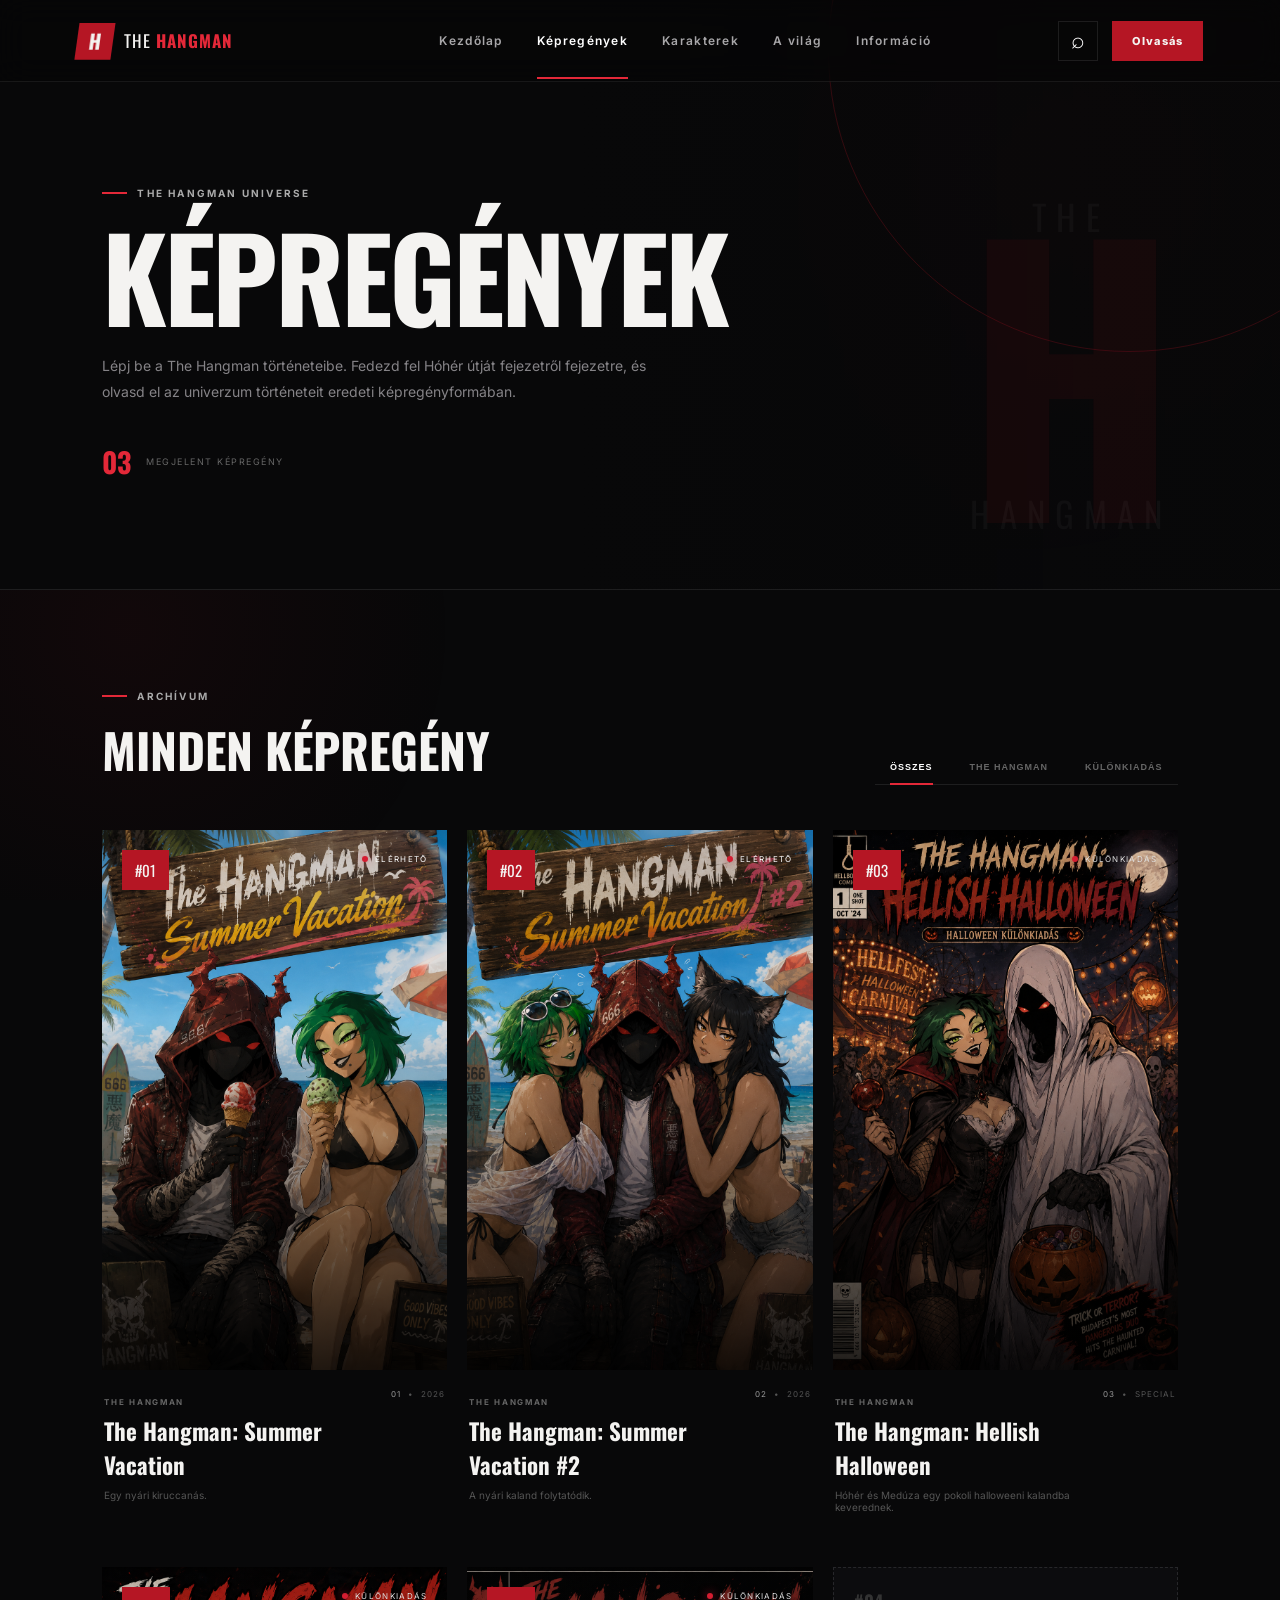
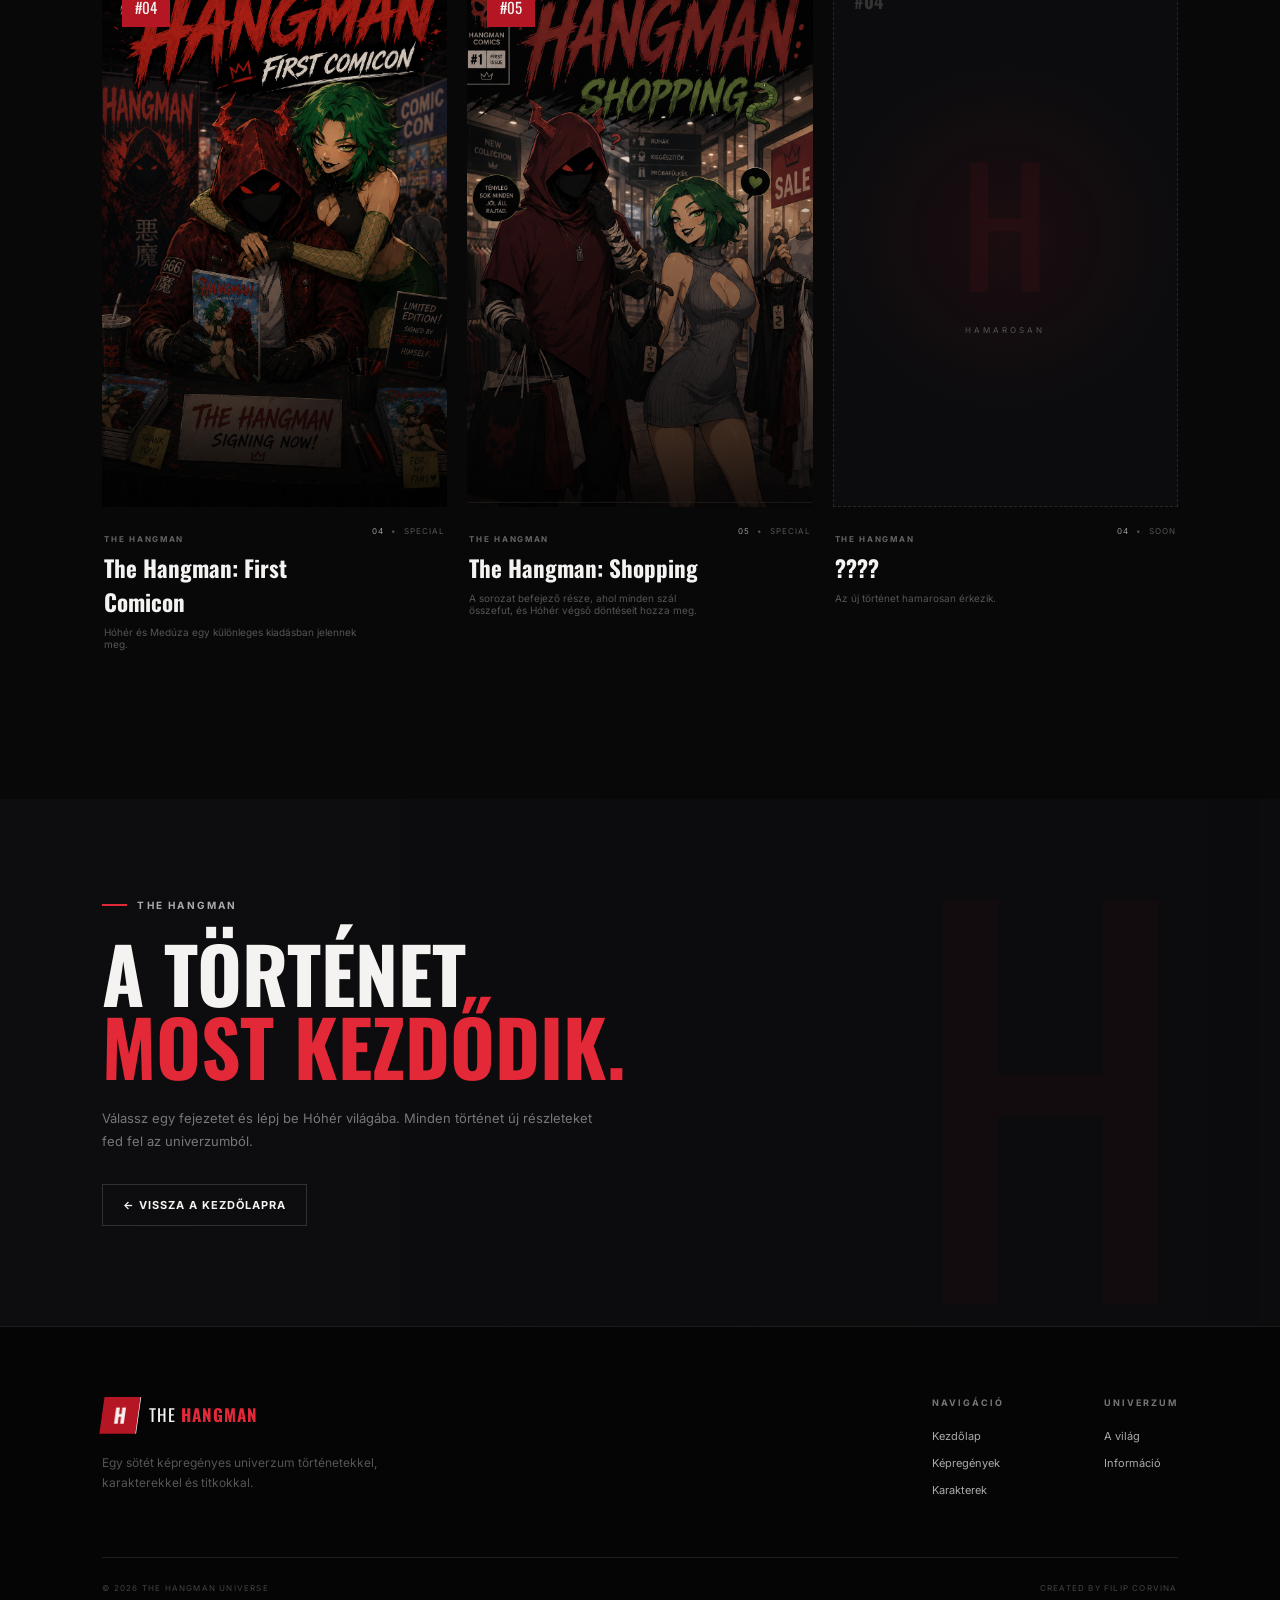
==== commit 165545a3: "more" ====
--- a/kepregenyek.html
+++ b/kepregenyek.html
@@ -328,6 +328,60 @@
             </div>
 
         </a>
+        <a href="kepregeny.html?id=5"
+           class="catalog-card"
+           data-category="special">
+
+            <div class="catalog-cover">
+
+                <img src="kepek/shopping.webp"
+                     alt="The Hangman különkiadás">
+
+                <div class="cover-overlay"></div>
+
+                <div class="issue-number">
+                    #05
+                </div>
+
+                <div class="cover-status special-status">
+                    <span></span>
+                    KÜLÖNKIADÁS
+                </div>
+
+                <div class="read-overlay">
+                    <div class="read-circle">
+                        →
+                    </div>
+                    <span>OLVASÁS</span>
+                </div>
+
+            </div>
+
+            <div class="catalog-info">
+
+                <div>
+                    <span class="catalog-series">
+                        THE HANGMAN
+                    </span>
+
+                    <h3>
+                        The Hangman: Shopping
+                    </h3>
+
+                    <p>
+                        A sorozat befejező része, ahol minden szál összefut, és Hóhér végső döntéseit hozza meg.
+                    </p>
+                </div>
+
+                <div class="catalog-meta">
+                    <span>05</span>
+                    <span>•</span>
+                    <span>SPECIAL</span>
+                </div>
+
+            </div>
+
+        </a>
 
 
         <div class="catalog-card coming-soon">
